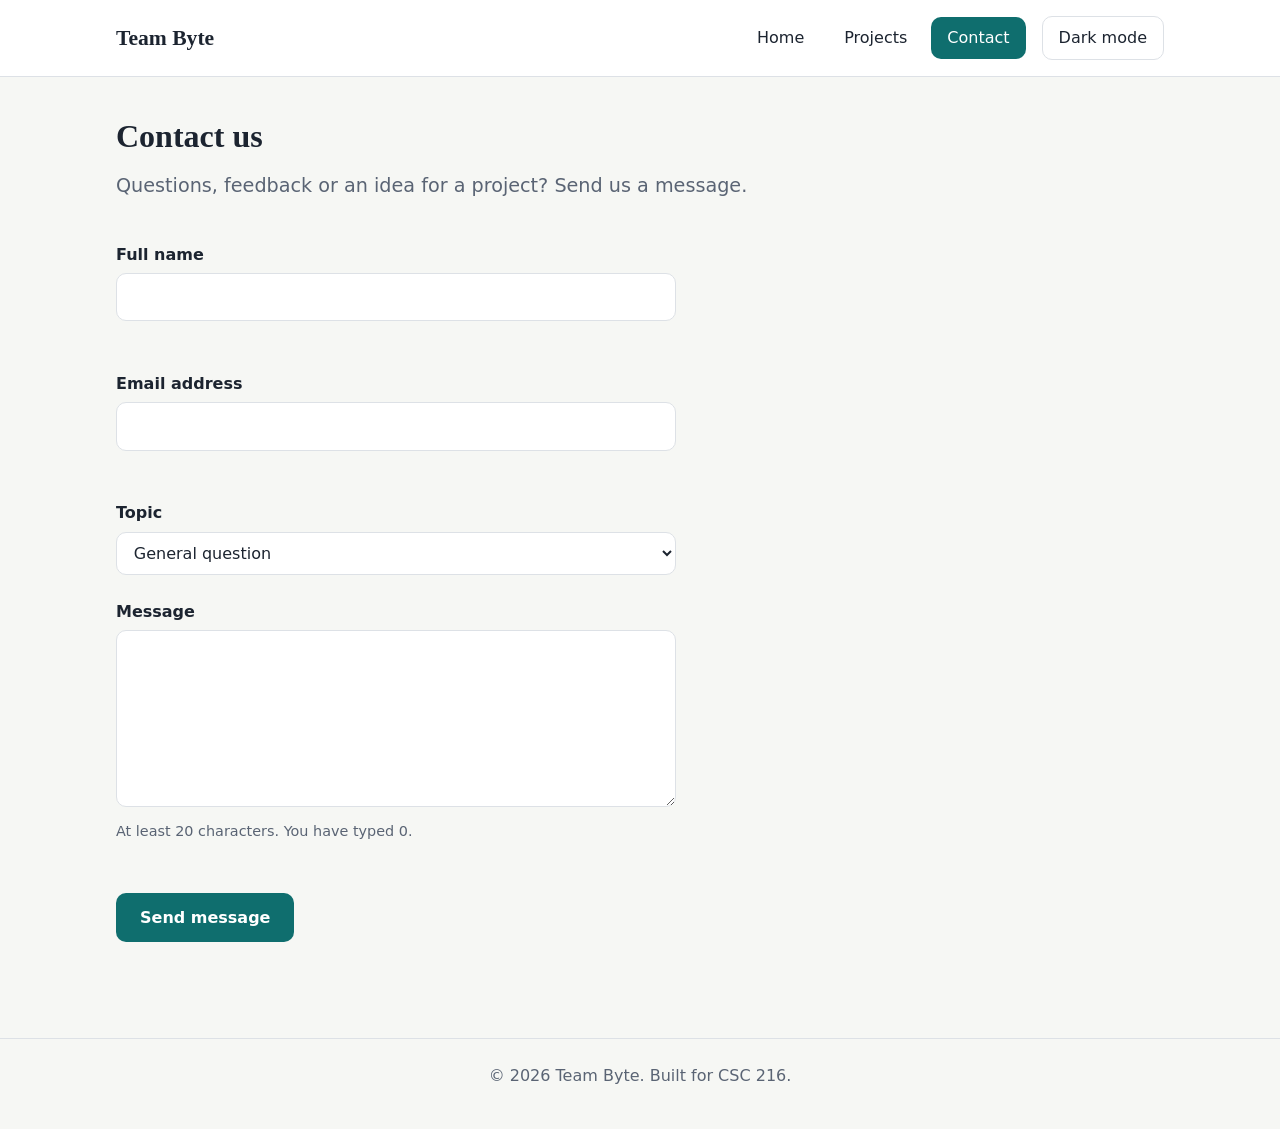
==== contact.html @ 9d644067 "Add content to contact.html, styles.css, and script.js" ====
<!DOCTYPE html>
<html lang="en">
<head>
  <meta charset="UTF-8">
  <meta name="viewport" content="width=device-width, initial-scale=1.0">
  <meta name="description" content="Send a message to Team Byte.">
  <title>Contact | Team Byte</title>
  <link rel="stylesheet" href="css/styles.css">
  <script src="js/script.js" defer></script>
</head>
<body>
  <a class="skip-link" href="#main">Skip to main content</a>

  <header class="site-header">
    <div class="container header-inner">
      <a class="logo" href="index.html">Team Byte</a>
      <button class="nav-toggle" type="button" aria-expanded="false" aria-controls="site-nav">Menu</button>
      <nav id="site-nav" class="site-nav" aria-label="Main">
        <ul>
          <li><a href="index.html">Home</a></li>
          <li><a href="projects.html">Projects</a></li>
          <li><a href="contact.html" aria-current="page">Contact</a></li>
        </ul>
      </nav>
      <button class="theme-toggle" type="button" aria-pressed="false">Dark mode</button>
    </div>
  </header>

  <main id="main" class="container">
    <header class="page-header">
      <h1>Contact us</h1>
      <p class="lead">Questions, feedback or an idea for a project? Send us a message.</p>
    </header>

    <form id="contact-form" class="contact-form" novalidate>
      <div class="field">
        <label for="name">Full name</label>
        <input type="text" id="name" name="name" autocomplete="name" required aria-describedby="name-error">
        <p class="error" id="name-error"></p>
      </div>

      <div class="field">
        <label for="email">Email address</label>
        <input type="email" id="email" name="email" autocomplete="email" required aria-describedby="email-error">
        <p class="error" id="email-error"></p>
      </div>

      <div class="field">
        <label for="topic">Topic</label>
        <select id="topic" name="topic">
          <option value="general">General question</option>
          <option value="collaboration">Collaboration</option>
          <option value="feedback">Feedback on our site</option>
        </select>
      </div>

      <div class="field">
        <label for="message">Message</label>
        <textarea id="message" name="message" rows="6" required minlength="20" aria-describedby="message-hint message-error"></textarea>
        <p class="hint" id="message-hint">At least 20 characters. You have typed <span id="char-count">0</span>.</p>
        <p class="error" id="message-error"></p>
      </div>

      <button class="button" type="submit">Send message</button>
      <p id="form-status" class="form-status" role="status"></p>
    </form>
  </main>

  <footer class="site-footer">
    <div class="container">
      <p>© <span id="year">2026</span> Team Byte. Built for CSC 216.</p>
    </div>
  </footer>
</body>
</html>
---- css/styles.css ----
/* =====================================================
   Team website stylesheet (CSC 216, Lab 2)
   One file styles every page on the site.
   ===================================================== */

/* ---------- 1. Design tokens ---------- */
:root {
  --color-bg: #f6f7f4;
  --color-surface: #ffffff;
  --color-text: #1c2430;
  --color-muted: #5a6474;
  --color-primary: #0f6e6e;
  --color-primary-dark: #0a5050;
  --color-on-primary: #ffffff;
  --color-border: #dde1e6;
  --color-error: #b3261e;
  --color-success: #1e7b3a;

  --font-body: system-ui, -apple-system, "Segoe UI", Roboto, Arial, sans-serif;
  --font-heading: Georgia, "Times New Roman", serif;

  --space-1: 0.5rem;
  --space-2: 1rem;
  --space-3: 1.5rem;
  --space-4: 2.5rem;
  --space-5: 4rem;

  --radius: 10px;
  --max-width: 1080px;
}

body.dark {
  --color-bg: #11161d;
  --color-surface: #1a212b;
  --color-text: #e7ebf0;
  --color-muted: #a2abb9;
  --color-primary: #4fc1c1;
  --color-primary-dark: #83d8d8;
  --color-on-primary: #0b1f1f;
  --color-border: #2b3340;
  --color-error: #ff8a80;
  --color-success: #7ddc97;
  color-scheme: dark;
}
/* ---------- 2. Base and reset ---------- */
*,
*::before,
*::after {
  box-sizing: border-box;
}

body {
  margin: 0;
  font-family: var(--font-body);
  font-size: 1rem;
  line-height: 1.6;
  color: var(--color-text);
  background-color: var(--color-bg);
  transition: background-color 0.3s ease, color 0.3s ease;
}

h1,
h2,
h3 {
  font-family: var(--font-heading);
  line-height: 1.2;
  margin: 0 0 var(--space-2);
}

p {
  margin: 0 0 var(--space-2);
}

a {
  color: var(--color-primary);
}

a:hover {
  color: var(--color-primary-dark);
}

img {
  max-width: 100%;
  display: block;
}

:focus-visible {
  outline: 3px solid var(--color-primary);
  outline-offset: 3px;
}
/* ---------- 3. Layout helpers ---------- */
.container {
  width: 100%;
  max-width: var(--max-width);
  margin-inline: auto;
  padding-inline: var(--space-2);
}

.section {
  padding-block: var(--space-4);
}

.skip-link {
  position: absolute;
  top: -4rem;
  left: var(--space-2);
  z-index: 100;
  padding: var(--space-1) var(--space-2);
  border-radius: var(--radius);
  background-color: var(--color-primary);
  color: var(--color-on-primary);
}

.skip-link:focus {
  top: var(--space-2);
}
/* ---------- 4. Header and navigation ---------- */
.site-header {
  position: sticky;
  top: 0;
  z-index: 10;
  background-color: var(--color-surface);
  border-bottom: 1px solid var(--color-border);
}

.header-inner {
  display: flex;
  flex-wrap: wrap;
  align-items: center;
  gap: var(--space-2);
  padding-block: var(--space-2);
}

.logo {
  margin-right: auto;
  font-family: var(--font-heading);
  font-size: 1.35rem;
  font-weight: 700;
  color: var(--color-text);
  text-decoration: none;
}

.site-nav ul {
  display: flex;
  gap: var(--space-1);
  margin: 0;
  padding: 0;
  list-style: none;
}

.site-nav a {
  display: block;
  padding: var(--space-1) var(--space-2);
  border-radius: var(--radius);
  color: var(--color-text);
  font-weight: 500;
  text-decoration: none;
}

.site-nav a:hover {
  background-color: var(--color-bg);
}

.site-nav a[aria-current="page"] {
  background-color: var(--color-primary);
  color: var(--color-on-primary);
}

.nav-toggle,
.theme-toggle {
  padding: var(--space-1) var(--space-2);
  border: 1px solid var(--color-border);
  border-radius: var(--radius);
  background-color: transparent;
  color: var(--color-text);
  font: inherit;
  cursor: pointer;
}

.theme-toggle[aria-pressed="true"] {
  border-color: var(--color-primary);
  color: var(--color-primary);
}

.nav-toggle {
  display: none;
}
/* ---------- 5. Buttons and hero ---------- */
.button {
  display: inline-block;
  padding: 0.75rem 1.5rem;
  border: none;
  border-radius: var(--radius);
  background-color: var(--color-primary);
  color: var(--color-on-primary);
  font: inherit;
  font-weight: 600;
  text-decoration: none;
  cursor: pointer;
  transition: background-color 0.2s ease, transform 0.2s ease;
}

.button:hover {
  background-color: var(--color-primary-dark);
  color: var(--color-on-primary);
  transform: translateY(-2px);
}

.hero {
  padding-block: var(--space-5);
  background: linear-gradient(135deg, var(--color-surface), var(--color-bg));
  border-bottom: 1px solid var(--color-border);
}

.hero h1 {
  max-width: 18ch;
  font-size: clamp(2rem, 5vw, 3.25rem);
}

.eyebrow {
  margin-bottom: var(--space-1);
  color: var(--color-primary);
  font-size: 0.8rem;
  font-weight: 700;
  letter-spacing: 0.12em;
  text-transform: uppercase;
}

.lead {
  max-width: 55ch;
  margin-bottom: var(--space-3);
  color: var(--color-muted);
  font-size: 1.2rem;
}

.page-header {
  padding-block: var(--space-4) var(--space-2);
}
/* ---------- 6. Cards and grids ---------- */
.team-grid,
.project-grid {
  display: grid;
  grid-template-columns: repeat(auto-fit, minmax(260px, 1fr));
  gap: var(--space-3);
}

.card {
  padding: var(--space-3);
  border: 1px solid var(--color-border);
  border-radius: var(--radius);
  background-color: var(--color-surface);
}

.avatar {
  display: grid;
  place-items: center;
  width: 64px;
  height: 64px;
  margin-bottom: var(--space-2);
  border-radius: 50%;
  background-color: var(--color-primary);
  color: var(--color-on-primary);
  font-size: 1.25rem;
  font-weight: 700;
}

.role {
  color: var(--color-primary);
  font-weight: 600;
}

.skill-list {
  padding-left: 1.25rem;
}

.skill-list li {
  margin-bottom: var(--space-1);
}
/* ---------- 7. Projects page ---------- */
.filters {
  display: flex;
  flex-wrap: wrap;
  gap: var(--space-1);
  margin-bottom: var(--space-2);
}

.filter-btn {
  padding: 0.4rem 1rem;
  border: 1px solid var(--color-border);
  border-radius: 999px;
  background-color: var(--color-surface);
  color: var(--color-text);
  font: inherit;
  cursor: pointer;
}

.filter-btn[aria-pressed="true"] {
  border-color: var(--color-primary);
  background-color: var(--color-primary);
  color: var(--color-on-primary);
}

.project-count {
  color: var(--color-muted);
}

.tag {
  display: inline-block;
  margin-bottom: var(--space-1);
  color: var(--color-primary);
  font-size: 0.75rem;
  font-weight: 700;
  letter-spacing: 0.06em;
  text-transform: uppercase;
}

/* ---------- 8. Contact form ---------- */
.contact-form {
  max-width: 560px;
  padding-bottom: var(--space-4);
}

.field {
  margin-bottom: var(--space-3);
}

label {
  display: block;
  margin-bottom: 0.35rem;
  font-weight: 600;
}

input,
select,
textarea {
  width: 100%;
  padding: 0.65rem 0.8rem;
  border: 1px solid var(--color-border);
  border-radius: var(--radius);
  background-color: var(--color-surface);
  color: var(--color-text);
  font: inherit;
}

input:focus,
select:focus,
textarea:focus {
  border-color: var(--color-primary);
}

input[aria-invalid="true"],
textarea[aria-invalid="true"] {
  border-color: var(--color-error);
}

.hint,
.error {
  margin: 0.35rem 0 0;
  font-size: 0.9rem;
}

.hint {
  color: var(--color-muted);
}

.error {
  min-height: 1.4em;
  color: var(--color-error);
}

.form-status {
  margin-top: var(--space-2);
  color: var(--color-success);
  font-weight: 600;
}
/* ---------- 9. Footer ---------- */
.site-footer {
  margin-top: var(--space-4);
  padding-block: var(--space-3);
  border-top: 1px solid var(--color-border);
  color: var(--color-muted);
  text-align: center;
}

/* ---------- 10. Small screens ---------- */
@media (max-width: 700px) {
  .nav-toggle {
    display: inline-block;
  }

  .site-nav {
    display: none;
    order: 3;
    width: 100%;
  }

  .site-nav.open {
    display: block;
  }

  .site-nav ul {
    flex-direction: column;
  }

  .section {
    padding-block: var(--space-3);
  }
}

/* ---------- 11. Respect reduced-motion preferences ---------- */
@media (prefers-reduced-motion: reduce) {
  *,
  *::before,
  *::after {
    transition: none !important;
  }
}
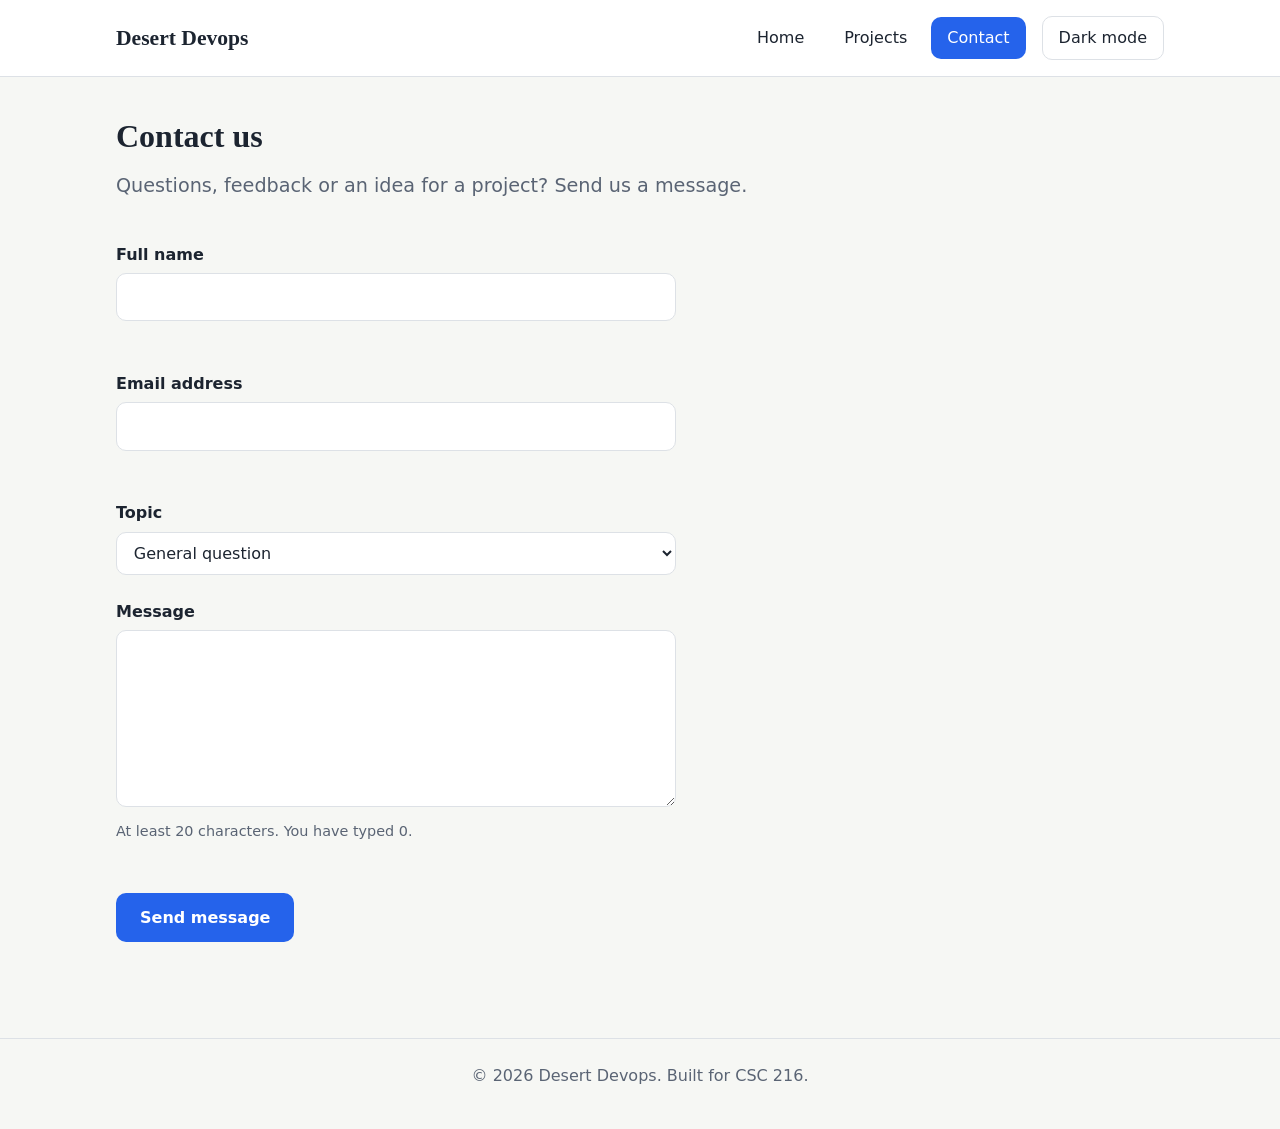
==== commit ce7cfb1a: "added project,js and contact file" ====
--- a/contact.html
+++ b/contact.html
@@ -4,7 +4,7 @@
   <meta charset="UTF-8">
   <meta name="viewport" content="width=device-width, initial-scale=1.0">
   <meta name="description" content="Send a message to Team Byte.">
-  <title>Contact | Team Byte</title>
+  <title>Contact | Desert Devops</title>
   <link rel="stylesheet" href="css/styles.css">
   <script src="js/script.js" defer></script>
 </head>
@@ -13,7 +13,7 @@
 
   <header class="site-header">
     <div class="container header-inner">
-      <a class="logo" href="index.html">Team Byte</a>
+      <a class="logo" href="index.html">Desert Devops</a>
       <button class="nav-toggle" type="button" aria-expanded="false" aria-controls="site-nav">Menu</button>
       <nav id="site-nav" class="site-nav" aria-label="Main">
         <ul>
@@ -68,7 +68,7 @@
 
   <footer class="site-footer">
     <div class="container">
-      <p>© <span id="year">2026</span> Team Byte. Built for CSC 216.</p>
+      <p>© <span id="year">2026</span> Desert Devops. Built for CSC 216.</p>
     </div>
   </footer>
 </body>
--- a/css/styles.css
+++ b/css/styles.css
@@ -9,8 +9,8 @@
   --color-surface: #ffffff;
   --color-text: #1c2430;
   --color-muted: #5a6474;
-  --color-primary: #0f6e6e;
-  --color-primary-dark: #0a5050;
+  --color-primary: #2563eb;
+  --color-primary-dark: #1d4ed8;
   --color-on-primary: #ffffff;
   --color-border: #dde1e6;
   --color-error: #b3261e;
@@ -34,8 +34,8 @@
   --color-surface: #1a212b;
   --color-text: #e7ebf0;
   --color-muted: #a2abb9;
-  --color-primary: #4fc1c1;
-  --color-primary-dark: #83d8d8;
+  --color-primary: #60a5fa;
+  --color-primary-dark: #3b82f6
   --color-on-primary: #0b1f1f;
   --color-border: #2b3340;
   --color-error: #ff8a80;
@@ -252,16 +252,13 @@
 }
 
 .avatar {
-  display: grid;
-  place-items: center;
-  width: 64px;
-  height: 64px;
+  width: 70px;
+  height: 70px;
+  border-radius: 50%;
+  object-fit: cover;
+  border: 3px solid var(--color-border);
+  display: block;
   margin-bottom: var(--space-2);
-  border-radius: 50%;
-  background-color: var(--color-primary);
-  color: var(--color-on-primary);
-  font-size: 1.25rem;
-  font-weight: 700;
 }
 
 .role {
